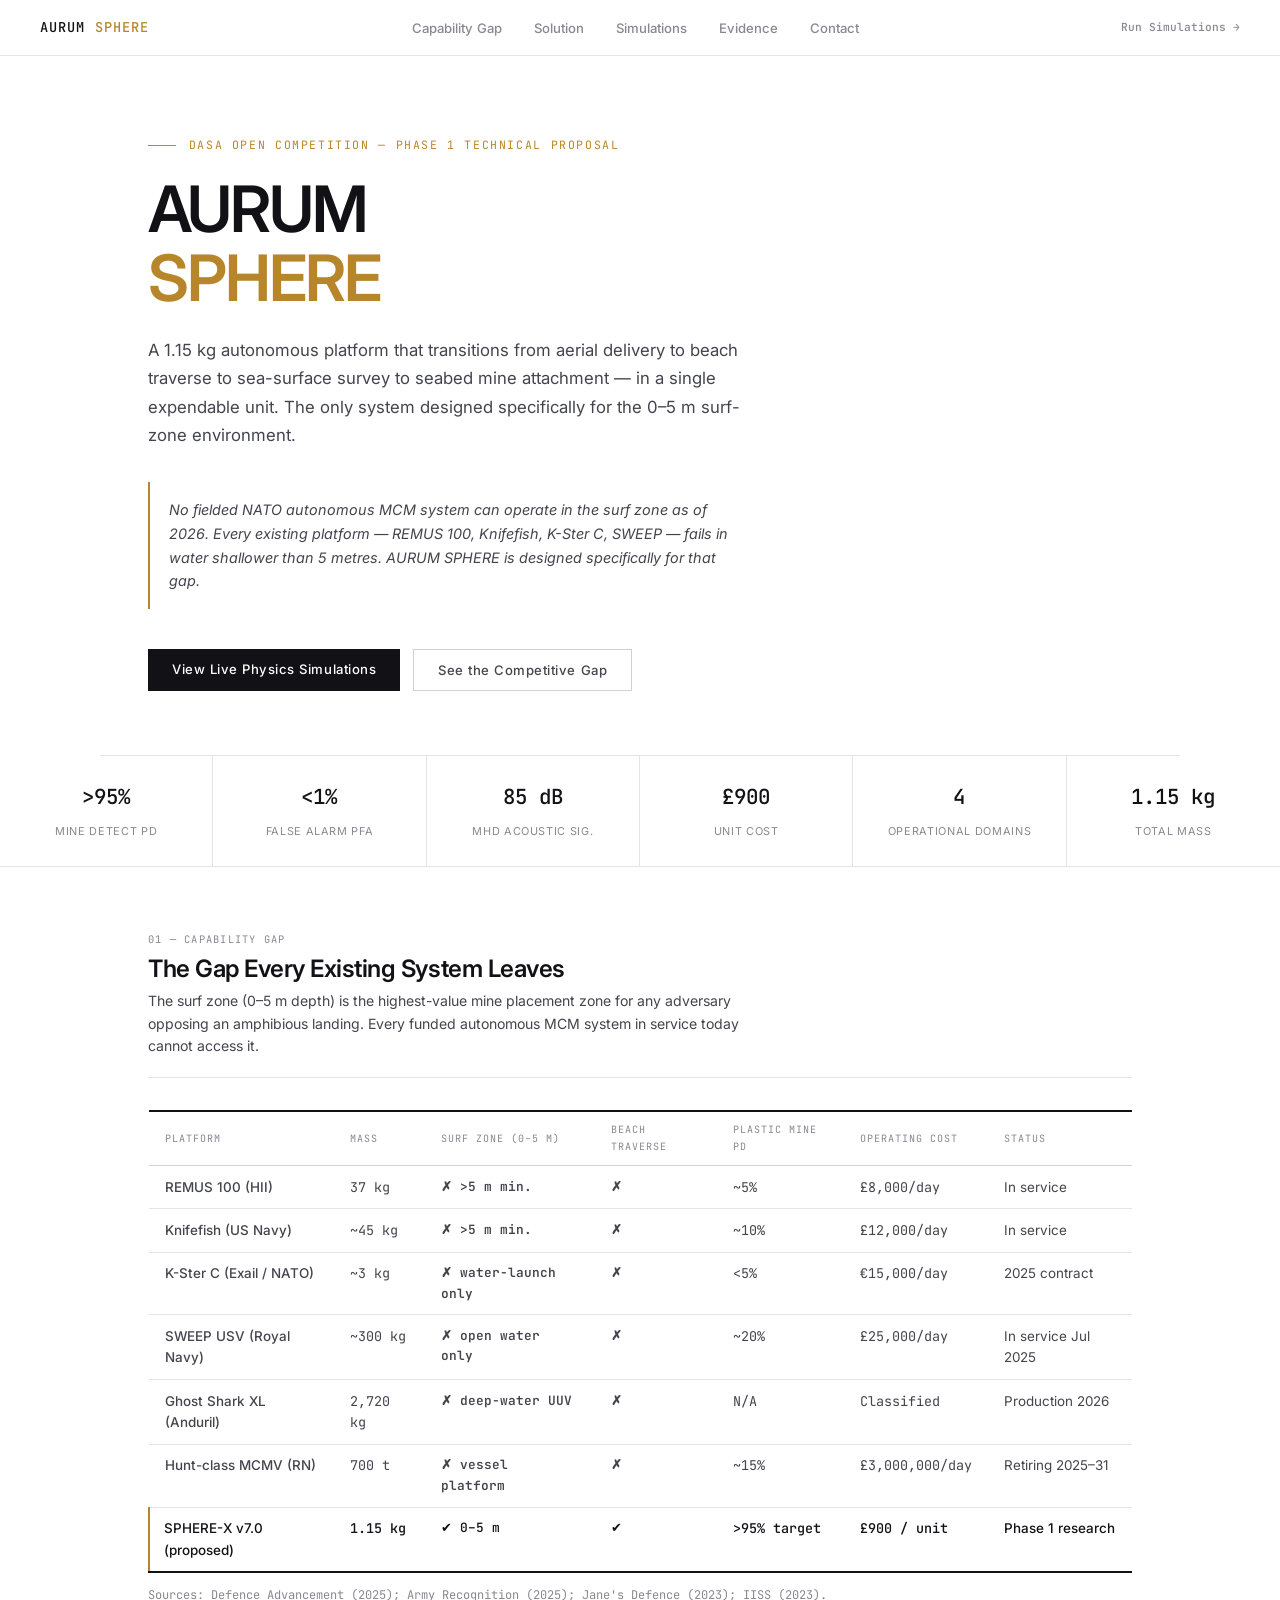
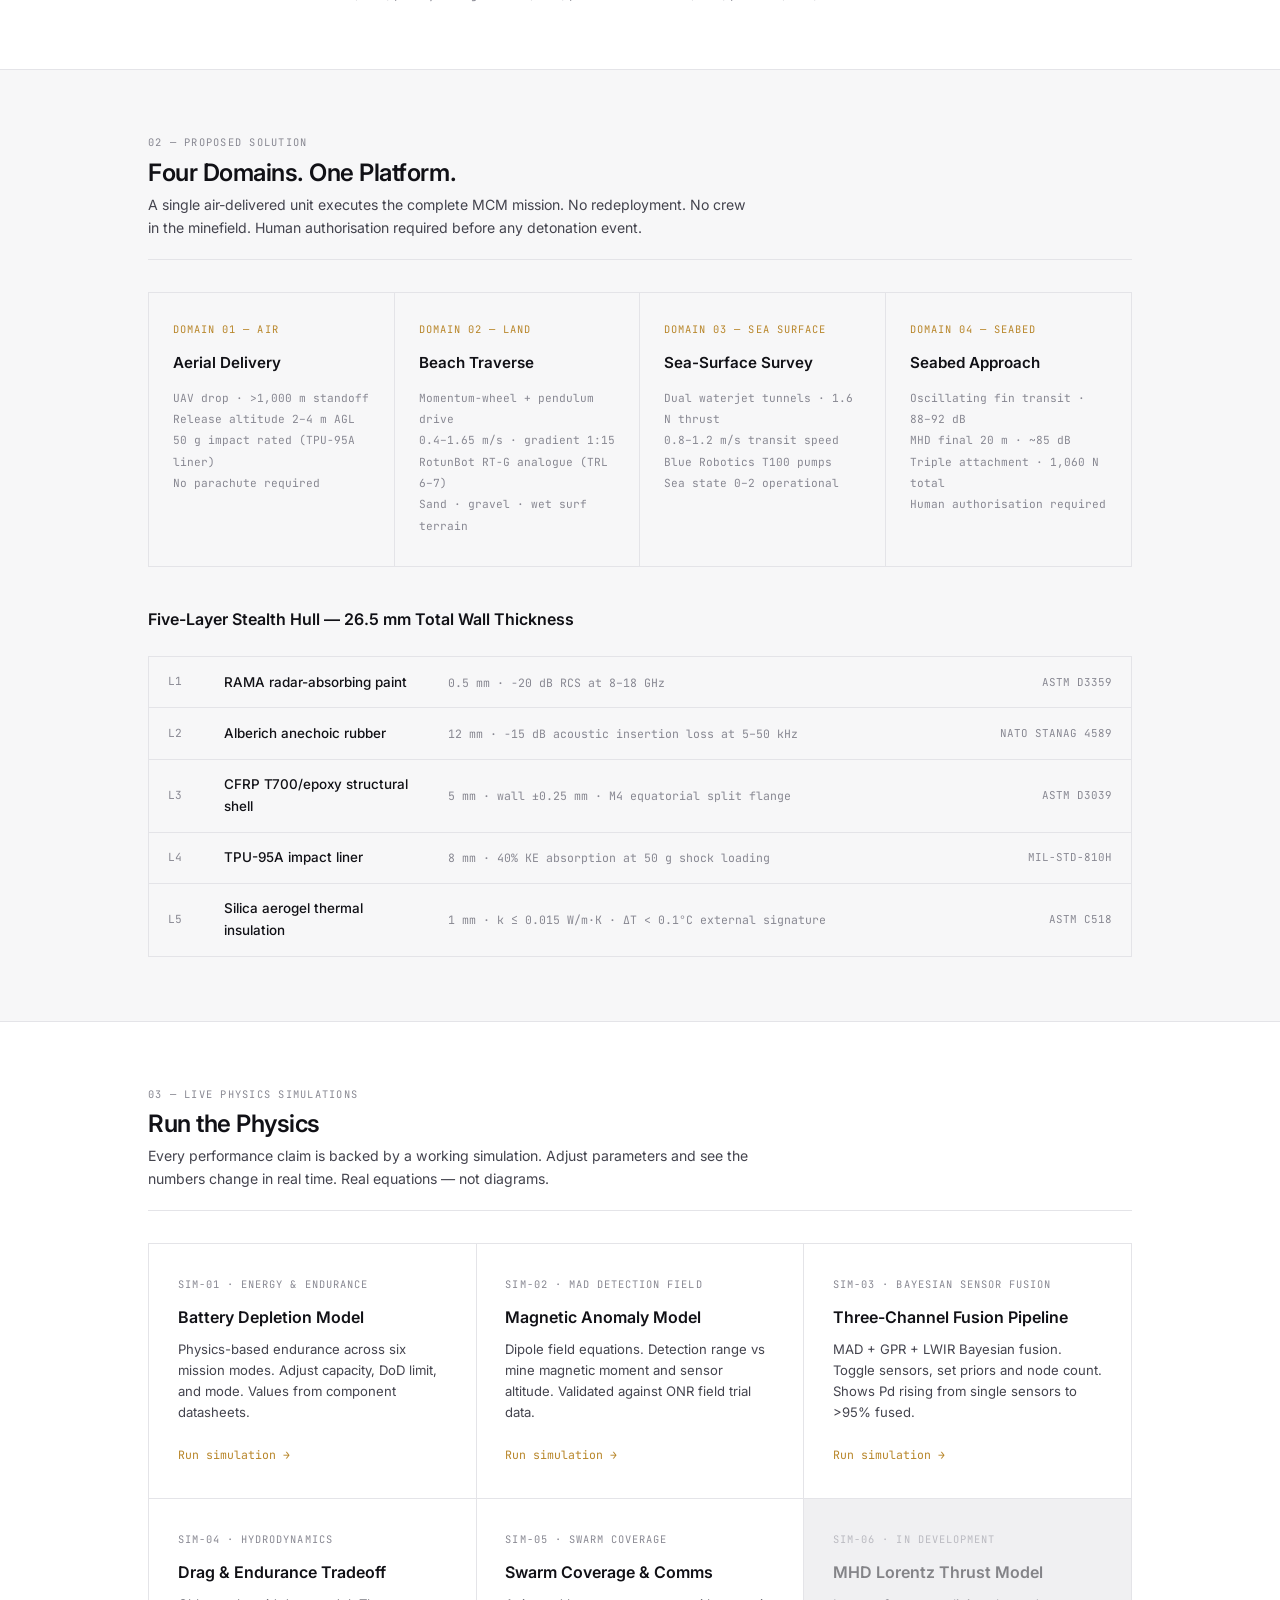
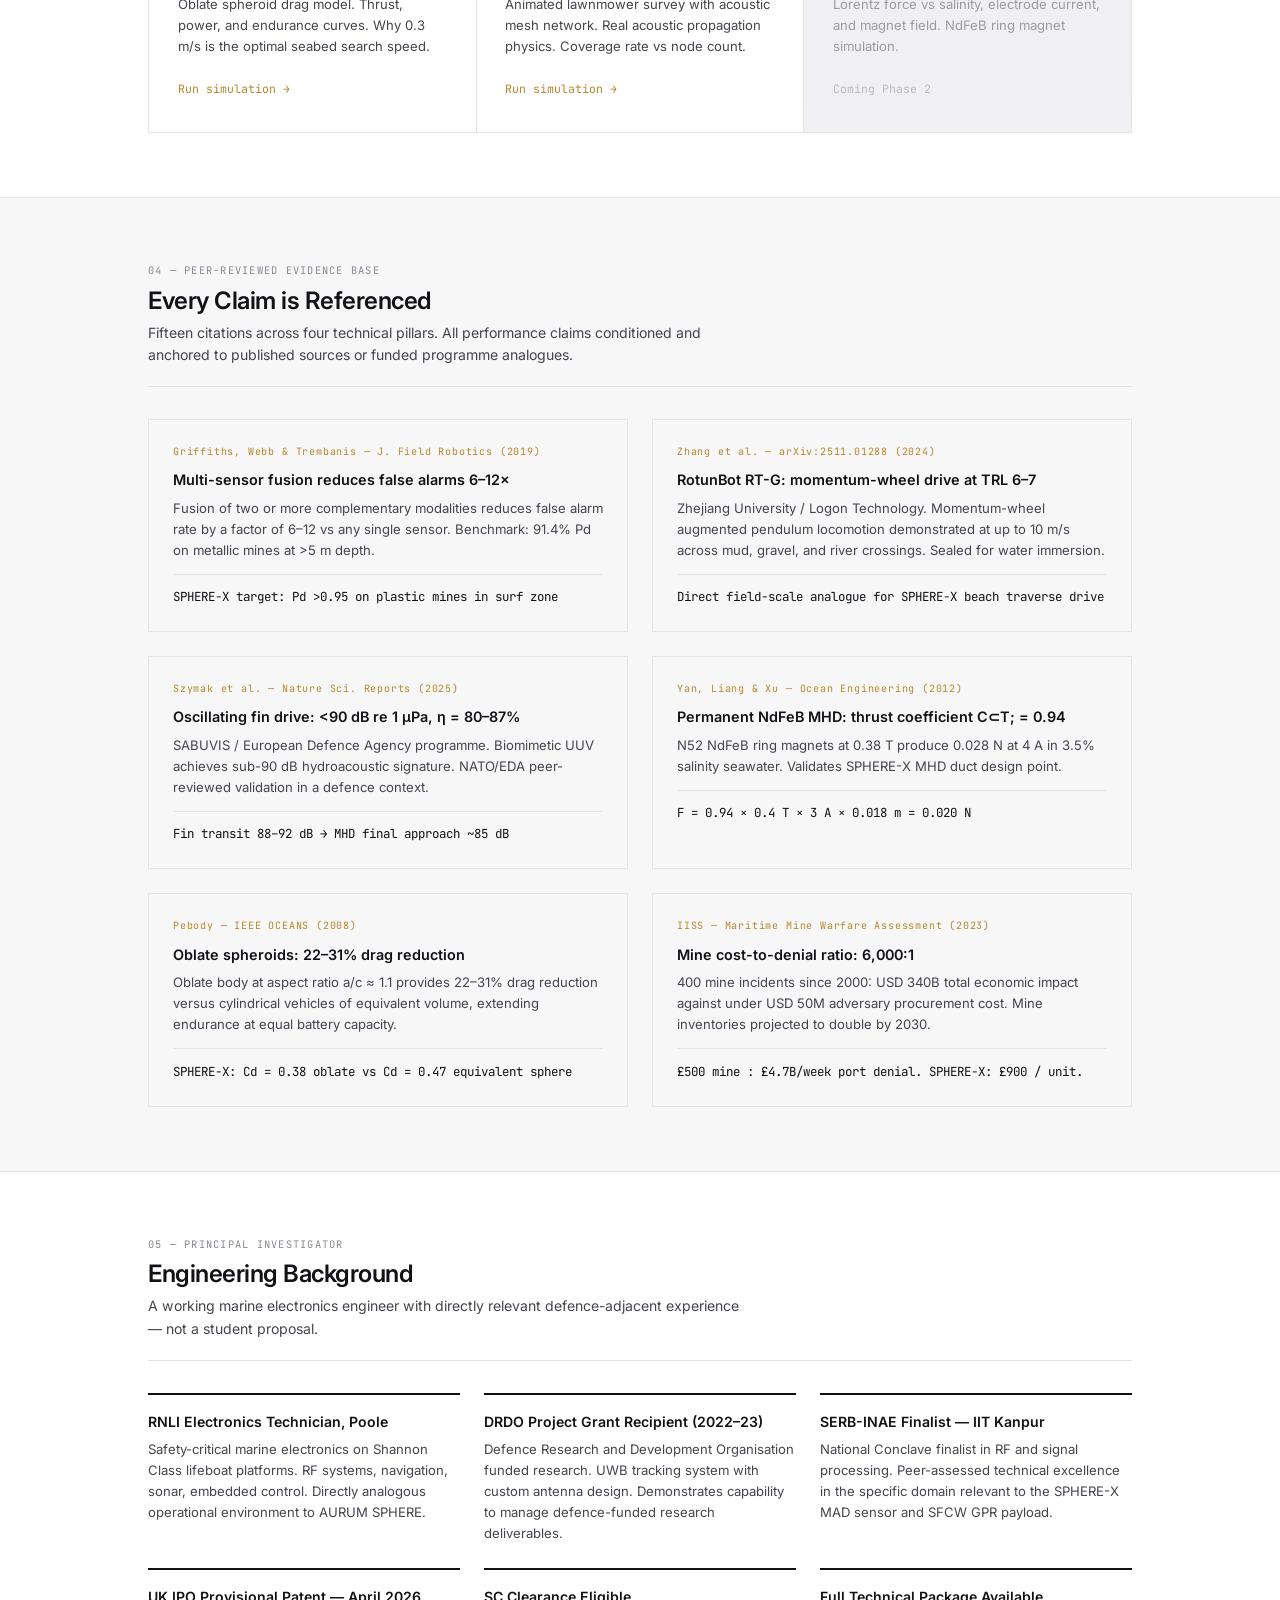
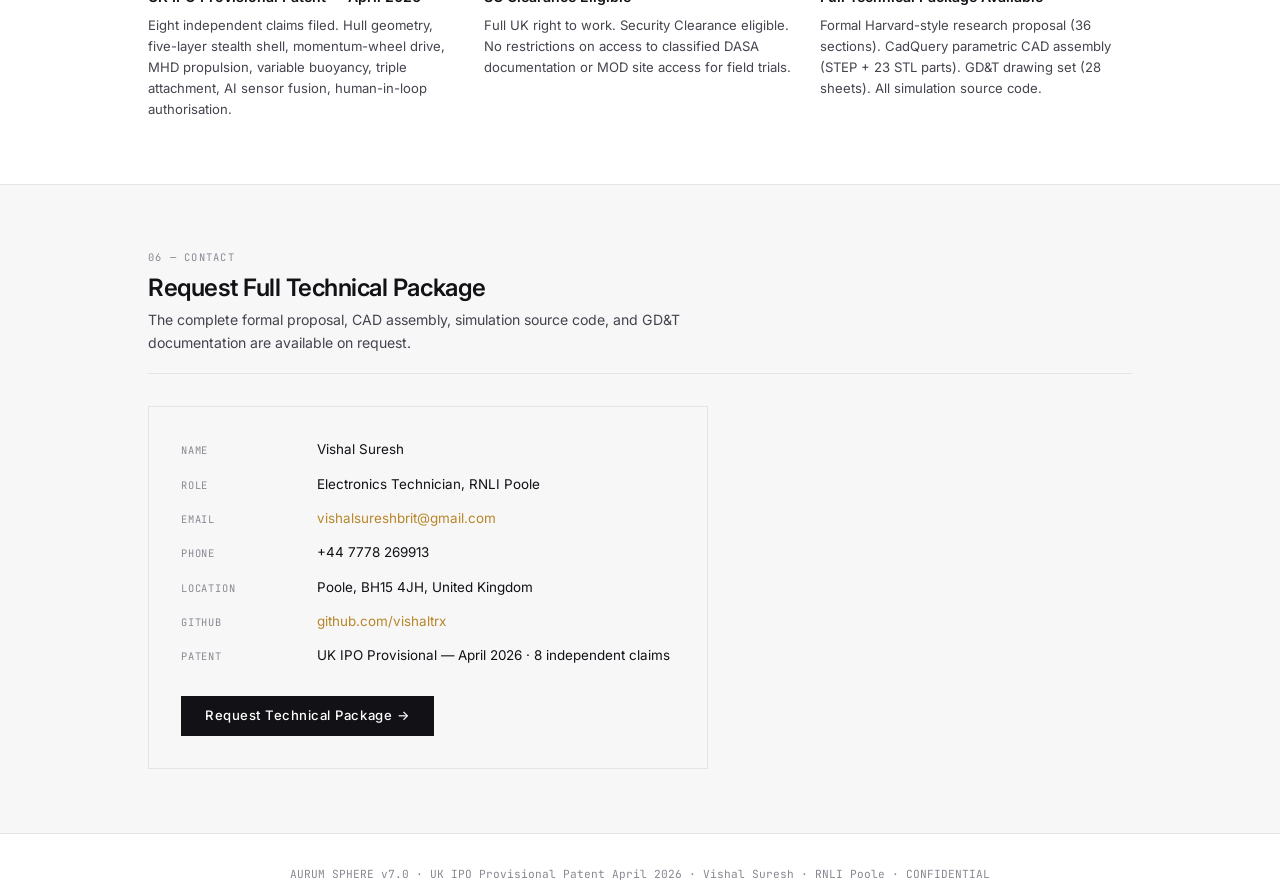
==== index.html @ c59e0df4 "Upload index.html and style.css for GitHub Pages" ====
<!DOCTYPE html>
<html lang="en">
<head>
<meta charset="UTF-8">
<meta name="viewport" content="width=device-width, initial-scale=1.0">
<title>AURUM SPHERE — Autonomous Mine Countermeasure Platform</title>
<link rel="stylesheet" href="style.css">
<style>
.hero{padding:5rem 3rem 4rem;max-width:1080px;margin:0 auto;border-bottom:1px solid var(--border);}
.hero-eyebrow{font-family:var(--mono);font-size:0.72rem;color:var(--gold);letter-spacing:0.14em;text-transform:uppercase;margin-bottom:1.2rem;display:flex;align-items:center;gap:0.8rem;}
.hero-eyebrow::before{content:'';display:block;width:28px;height:1px;background:var(--gold);}
.hero h1{font-size:clamp(2.4rem,5vw,4.2rem);font-weight:600;line-height:1.08;letter-spacing:-0.03em;margin-bottom:1.5rem;}
.hero h1 span{color:var(--gold);}
.hero-statement{font-size:1.05rem;color:var(--mid);max-width:620px;line-height:1.7;margin-bottom:2rem;}
.hero-quote{font-size:0.9rem;color:var(--mid);max-width:600px;margin-bottom:2.5rem;padding:1rem 1.2rem;border-left:2px solid var(--gold);font-style:italic;line-height:1.65;}
.hero-actions{display:flex;gap:0.8rem;flex-wrap:wrap;}
.btn{font-size:0.82rem;font-weight:500;letter-spacing:0.04em;text-decoration:none;padding:0.6rem 1.5rem;display:inline-block;transition:all 0.15s;}
.btn-solid{background:var(--text);color:#fff;}
.btn-solid:hover{background:var(--gold);}
.btn-ghost{border:1px solid var(--border2);color:var(--mid);}
.btn-ghost:hover{border-color:var(--gold);color:var(--gold);}
.kpi-strip{display:grid;grid-template-columns:repeat(6,1fr);border-bottom:1px solid var(--border);}
.kpi-strip-cell{padding:1.5rem 1.2rem;text-align:center;border-right:1px solid var(--border);}
.kpi-strip-cell:last-child{border-right:none;}
.kpi-strip-num{font-family:var(--mono);font-size:1.3rem;font-weight:500;color:var(--text);display:block;margin-bottom:0.25rem;}
.kpi-strip-lbl{font-size:0.68rem;color:var(--dim);letter-spacing:0.06em;text-transform:uppercase;}
.section{padding:4rem 3rem;max-width:1080px;margin:0 auto;}
.section-hdr{margin-bottom:2rem;padding-bottom:1.2rem;border-bottom:1px solid var(--border);}
.section-hdr .eyebrow{font-family:var(--mono);font-size:0.65rem;color:var(--dim);letter-spacing:0.12em;text-transform:uppercase;margin-bottom:0.5rem;display:block;}
.section-hdr h2{font-size:1.5rem;font-weight:600;letter-spacing:-0.02em;margin-bottom:0.4rem;}
.section-hdr p{color:var(--mid);font-size:0.88rem;max-width:600px;}
.comp-table{width:100%;border-collapse:collapse;margin-top:1.5rem;font-size:0.84rem;}
.comp-table th{font-family:var(--mono);font-size:0.63rem;color:var(--dim);letter-spacing:0.1em;text-transform:uppercase;text-align:left;padding:0.65rem 1rem;font-weight:400;border-top:2px solid var(--text);border-bottom:1px solid var(--border2);}
.comp-table td{padding:0.65rem 1rem;border-bottom:1px solid var(--border);color:var(--mid);}
.comp-table tr:hover td{background:var(--surface);}
.comp-table .us td{color:var(--text);font-weight:500;border-bottom:2px solid var(--text);}
.comp-table .us td:first-child{border-left:2px solid var(--gold);padding-left:calc(1rem - 2px);}
.tick{color:var(--green);font-family:var(--mono);font-size:0.8rem;}
.cross{color:var(--red);font-family:var(--mono);font-size:0.8rem;}
.domain-grid{display:grid;grid-template-columns:repeat(4,1fr);gap:0;border:1px solid var(--border);margin-top:1.5rem;}
.domain-card{padding:1.8rem 1.5rem;border-right:1px solid var(--border);}
.domain-card:last-child{border-right:none;}
.domain-num{font-family:var(--mono);font-size:0.65rem;color:var(--gold);letter-spacing:0.1em;margin-bottom:0.8rem;display:block;}
.domain-title{font-size:0.95rem;font-weight:600;margin-bottom:0.8rem;}
.domain-spec{font-family:var(--mono);font-size:0.7rem;color:var(--dim);line-height:1.9;}
.hull-layers{margin-top:1.5rem;border:1px solid var(--border);}
.layer-row{display:grid;grid-template-columns:2rem 200px 1fr 140px;align-items:center;gap:1.5rem;padding:0.9rem 1.2rem;border-bottom:1px solid var(--border);font-size:0.84rem;}
.layer-row:last-child{border-bottom:none;}
.layer-row:hover{background:var(--surface);}
.layer-n{font-family:var(--mono);font-size:0.7rem;color:var(--dim);}
.layer-name{font-weight:500;}
.layer-spec{font-family:var(--mono);font-size:0.72rem;color:var(--dim);line-height:1.7;}
.layer-std{font-family:var(--mono);font-size:0.68rem;color:var(--dim);text-align:right;}
.sim-grid{display:grid;grid-template-columns:repeat(3,1fr);gap:1px;background:var(--border);border:1px solid var(--border);margin-top:1.5rem;}
.sim-card{background:#fff;padding:2rem 1.8rem;text-decoration:none;color:var(--text);transition:background 0.15s;display:block;}
.sim-card:hover{background:var(--surface);}
.sim-card .num{font-family:var(--mono);font-size:0.65rem;color:var(--dim);letter-spacing:0.1em;margin-bottom:0.8rem;display:block;}
.sim-card h3{font-size:1rem;font-weight:600;margin-bottom:0.5rem;}
.sim-card p{font-size:0.82rem;color:var(--mid);line-height:1.6;margin-bottom:1.2rem;}
.sim-card .arrow{font-family:var(--mono);font-size:0.72rem;color:var(--gold);}
.sim-card.inactive{opacity:0.45;cursor:default;pointer-events:none;}
.evidence-grid{display:grid;grid-template-columns:repeat(2,1fr);gap:1.5rem;margin-top:1.5rem;}
.ev-card{border:1px solid var(--border);padding:1.5rem;}
.ev-src{font-family:var(--mono);font-size:0.63rem;color:var(--gold);letter-spacing:0.08em;margin-bottom:0.5rem;display:block;}
.ev-title{font-size:0.9rem;font-weight:600;margin-bottom:0.4rem;}
.ev-body{font-size:0.82rem;color:var(--mid);line-height:1.6;}
.ev-stat{font-family:var(--mono);font-size:0.78rem;color:var(--text);margin-top:0.8rem;padding-top:0.8rem;border-top:1px solid var(--border);display:block;}
.cred-grid{display:grid;grid-template-columns:repeat(3,1fr);gap:1.5rem;margin-top:1.5rem;}
.cred-card{border-top:2px solid var(--text);padding-top:1rem;}
.cred-title{font-size:0.88rem;font-weight:600;margin-bottom:0.4rem;}
.cred-body{font-size:0.82rem;color:var(--mid);line-height:1.6;}
.contact-block{max-width:560px;margin-top:1.5rem;border:1px solid var(--border);padding:2rem;}
.contact-row{display:grid;grid-template-columns:120px 1fr;gap:1rem;margin-bottom:0.8rem;font-size:0.84rem;align-items:baseline;}
.contact-key{font-family:var(--mono);font-size:0.65rem;color:var(--dim);letter-spacing:0.08em;text-transform:uppercase;padding-top:0.15rem;}
.contact-val{color:var(--text);}
.contact-val a{color:var(--gold);text-decoration:none;}
.alt-bg{background:var(--surface);}
@media(max-width:900px){.kpi-strip{grid-template-columns:repeat(3,1fr)}.domain-grid{grid-template-columns:repeat(2,1fr)}.domain-card:nth-child(2){border-right:none}.layer-row{grid-template-columns:2rem 1fr}.layer-std{display:none}}
@media(max-width:640px){.sim-grid{grid-template-columns:1fr}.evidence-grid{grid-template-columns:1fr}.cred-grid{grid-template-columns:1fr}}
</style>
</head>
<body>

<nav class="topbar">
  <a href="#" class="topbar-logo">AURUM <span>SPHERE</span></a>
  <ul class="topbar-nav">
    <li><a href="#gap">Capability Gap</a></li>
    <li><a href="#solution">Solution</a></li>
    <li><a href="#simulations">Simulations</a></li>
    <li><a href="#evidence">Evidence</a></li>
    <li><a href="#contact">Contact</a></li>
  </ul>
  <a href="sims/sim01-energy.html" class="topbar-cta">Run Simulations &rarr;</a>
</nav>

<div class="hero">
  <div class="hero-eyebrow">DASA Open Competition &mdash; Phase 1 Technical Proposal</div>
  <h1>AURUM<br><span>SPHERE</span></h1>
  <p class="hero-statement">A 1.15 kg autonomous platform that transitions from aerial delivery to beach traverse to sea-surface survey to seabed mine attachment &mdash; in a single expendable unit. The only system designed specifically for the 0&ndash;5 m surf-zone environment.</p>
  <blockquote class="hero-quote">No fielded NATO autonomous MCM system can operate in the surf zone as of 2026. Every existing platform &mdash; REMUS 100, Knifefish, K-Ster C, SWEEP &mdash; fails in water shallower than 5 metres. AURUM SPHERE is designed specifically for that gap.</blockquote>
  <div class="hero-actions">
    <a href="#simulations" class="btn btn-solid">View Live Physics Simulations</a>
    <a href="#gap" class="btn btn-ghost">See the Competitive Gap</a>
  </div>
</div>

<div class="kpi-strip">
  <div class="kpi-strip-cell"><span class="kpi-strip-num">&gt;95%</span><span class="kpi-strip-lbl">Mine detect Pd</span></div>
  <div class="kpi-strip-cell"><span class="kpi-strip-num">&lt;1%</span><span class="kpi-strip-lbl">False alarm Pfa</span></div>
  <div class="kpi-strip-cell"><span class="kpi-strip-num">85 dB</span><span class="kpi-strip-lbl">MHD acoustic sig.</span></div>
  <div class="kpi-strip-cell"><span class="kpi-strip-num">&pound;900</span><span class="kpi-strip-lbl">Unit cost</span></div>
  <div class="kpi-strip-cell"><span class="kpi-strip-num">4</span><span class="kpi-strip-lbl">Operational domains</span></div>
  <div class="kpi-strip-cell"><span class="kpi-strip-num">1.15 kg</span><span class="kpi-strip-lbl">Total mass</span></div>
</div>

<div id="gap" class="section">
  <div class="section-hdr">
    <span class="eyebrow">01 &mdash; Capability Gap</span>
    <h2>The Gap Every Existing System Leaves</h2>
    <p>The surf zone (0&ndash;5 m depth) is the highest-value mine placement zone for any adversary opposing an amphibious landing. Every funded autonomous MCM system in service today cannot access it.</p>
  </div>
  <table class="comp-table">
    <thead><tr><th>Platform</th><th>Mass</th><th>Surf zone (0&ndash;5 m)</th><th>Beach traverse</th><th>Plastic mine Pd</th><th>Operating cost</th><th>Status</th></tr></thead>
    <tbody>
      <tr><td>REMUS 100 (HII)</td><td class="mono">37 kg</td><td class="cross">&#x2717; &gt;5 m min.</td><td class="cross">&#x2717;</td><td class="mono">~5%</td><td class="mono">&pound;8,000/day</td><td>In service</td></tr>
      <tr><td>Knifefish (US Navy)</td><td class="mono">~45 kg</td><td class="cross">&#x2717; &gt;5 m min.</td><td class="cross">&#x2717;</td><td class="mono">~10%</td><td class="mono">&pound;12,000/day</td><td>In service</td></tr>
      <tr><td>K-Ster C (Exail / NATO)</td><td class="mono">~3 kg</td><td class="cross">&#x2717; water-launch only</td><td class="cross">&#x2717;</td><td class="mono">&lt;5%</td><td class="mono">&euro;15,000/day</td><td>2025 contract</td></tr>
      <tr><td>SWEEP USV (Royal Navy)</td><td class="mono">~300 kg</td><td class="cross">&#x2717; open water only</td><td class="cross">&#x2717;</td><td class="mono">~20%</td><td class="mono">&pound;25,000/day</td><td>In service Jul 2025</td></tr>
      <tr><td>Ghost Shark XL (Anduril)</td><td class="mono">2,720 kg</td><td class="cross">&#x2717; deep-water UUV</td><td class="cross">&#x2717;</td><td class="mono">N/A</td><td class="mono">Classified</td><td>Production 2026</td></tr>
      <tr><td>Hunt-class MCMV (RN)</td><td class="mono">700 t</td><td class="cross">&#x2717; vessel platform</td><td class="cross">&#x2717;</td><td class="mono">~15%</td><td class="mono">&pound;3,000,000/day</td><td>Retiring 2025&ndash;31</td></tr>
      <tr class="us"><td>SPHERE-X v7.0 (proposed)</td><td class="mono">1.15 kg</td><td class="tick">&#x2714; 0&ndash;5 m</td><td class="tick">&#x2714;</td><td class="mono">&gt;95% target</td><td class="mono">&pound;900 / unit</td><td>Phase 1 research</td></tr>
    </tbody>
  </table>
  <p style="margin-top:0.8rem;font-size:0.75rem;color:var(--dim);font-family:var(--mono);">Sources: Defence Advancement (2025); Army Recognition (2025); Jane&apos;s Defence (2023); IISS (2023).</p>
</div>

<div style="background:var(--surface);border-top:1px solid var(--border);border-bottom:1px solid var(--border);">
<div id="solution" class="section">
  <div class="section-hdr">
    <span class="eyebrow">02 &mdash; Proposed Solution</span>
    <h2>Four Domains. One Platform.</h2>
    <p>A single air-delivered unit executes the complete MCM mission. No redeployment. No crew in the minefield. Human authorisation required before any detonation event.</p>
  </div>
  <div class="domain-grid">
    <div class="domain-card"><span class="domain-num">DOMAIN 01 &mdash; AIR</span><div class="domain-title">Aerial Delivery</div><div class="domain-spec">UAV drop &middot; &gt;1,000 m standoff<br>Release altitude 2&ndash;4 m AGL<br>50 g impact rated (TPU-95A liner)<br>No parachute required</div></div>
    <div class="domain-card"><span class="domain-num">DOMAIN 02 &mdash; LAND</span><div class="domain-title">Beach Traverse</div><div class="domain-spec">Momentum-wheel + pendulum drive<br>0.4&ndash;1.65 m/s &middot; gradient 1:15<br>RotunBot RT-G analogue (TRL 6&ndash;7)<br>Sand &middot; gravel &middot; wet surf terrain</div></div>
    <div class="domain-card"><span class="domain-num">DOMAIN 03 &mdash; SEA SURFACE</span><div class="domain-title">Sea-Surface Survey</div><div class="domain-spec">Dual waterjet tunnels &middot; 1.6 N thrust<br>0.8&ndash;1.2 m/s transit speed<br>Blue Robotics T100 pumps<br>Sea state 0&ndash;2 operational</div></div>
    <div class="domain-card"><span class="domain-num">DOMAIN 04 &mdash; SEABED</span><div class="domain-title">Seabed Approach</div><div class="domain-spec">Oscillating fin transit &middot; 88&ndash;92 dB<br>MHD final 20 m &middot; ~85 dB<br>Triple attachment &middot; 1,060 N total<br>Human authorisation required</div></div>
  </div>
  <h3 style="font-size:1rem;font-weight:600;margin-top:2.5rem;margin-bottom:0.8rem;">Five-Layer Stealth Hull &mdash; 26.5 mm Total Wall Thickness</h3>
  <div class="hull-layers">
    <div class="layer-row"><span class="layer-n">L1</span><span class="layer-name">RAMA radar-absorbing paint</span><span class="layer-spec">0.5 mm &middot; &minus;20 dB RCS at 8&ndash;18 GHz</span><span class="layer-std">ASTM D3359</span></div>
    <div class="layer-row"><span class="layer-n">L2</span><span class="layer-name">Alberich anechoic rubber</span><span class="layer-spec">12 mm &middot; &minus;15 dB acoustic insertion loss at 5&ndash;50 kHz</span><span class="layer-std">NATO STANAG 4589</span></div>
    <div class="layer-row"><span class="layer-n">L3</span><span class="layer-name">CFRP T700/epoxy structural shell</span><span class="layer-spec">5 mm &middot; wall &plusmn;0.25 mm &middot; M4 equatorial split flange</span><span class="layer-std">ASTM D3039</span></div>
    <div class="layer-row"><span class="layer-n">L4</span><span class="layer-name">TPU-95A impact liner</span><span class="layer-spec">8 mm &middot; 40% KE absorption at 50 g shock loading</span><span class="layer-std">MIL-STD-810H</span></div>
    <div class="layer-row" style="border-bottom:none;"><span class="layer-n">L5</span><span class="layer-name">Silica aerogel thermal insulation</span><span class="layer-spec">1 mm &middot; k &le; 0.015 W/m&middot;K &middot; &Delta;T &lt; 0.1&deg;C external signature</span><span class="layer-std">ASTM C518</span></div>
  </div>
</div>
</div>

<div id="simulations" class="section">
  <div class="section-hdr">
    <span class="eyebrow">03 &mdash; Live Physics Simulations</span>
    <h2>Run the Physics</h2>
    <p>Every performance claim is backed by a working simulation. Adjust parameters and see the numbers change in real time. Real equations &mdash; not diagrams.</p>
  </div>
  <div class="sim-grid">
    <a href="sims/sim01-energy.html" class="sim-card"><span class="num">SIM-01 &middot; ENERGY &amp; ENDURANCE</span><h3>Battery Depletion Model</h3><p>Physics-based endurance across six mission modes. Adjust capacity, DoD limit, and mode. Values from component datasheets.</p><span class="arrow">Run simulation &rarr;</span></a>
    <a href="sims/sim02-mad.html" class="sim-card"><span class="num">SIM-02 &middot; MAD DETECTION FIELD</span><h3>Magnetic Anomaly Model</h3><p>Dipole field equations. Detection range vs mine magnetic moment and sensor altitude. Validated against ONR field trial data.</p><span class="arrow">Run simulation &rarr;</span></a>
    <a href="sims/sim03-fusion.html" class="sim-card"><span class="num">SIM-03 &middot; BAYESIAN SENSOR FUSION</span><h3>Three-Channel Fusion Pipeline</h3><p>MAD + GPR + LWIR Bayesian fusion. Toggle sensors, set priors and node count. Shows Pd rising from single sensors to &gt;95% fused.</p><span class="arrow">Run simulation &rarr;</span></a>
    <a href="sims/sim04-hydro.html" class="sim-card"><span class="num">SIM-04 &middot; HYDRODYNAMICS</span><h3>Drag &amp; Endurance Tradeoff</h3><p>Oblate spheroid drag model. Thrust, power, and endurance curves. Why 0.3 m/s is the optimal seabed search speed.</p><span class="arrow">Run simulation &rarr;</span></a>
    <a href="sims/sim05-swarm.html" class="sim-card"><span class="num">SIM-05 &middot; SWARM COVERAGE</span><h3>Swarm Coverage &amp; Comms</h3><p>Animated lawnmower survey with acoustic mesh network. Real acoustic propagation physics. Coverage rate vs node count.</p><span class="arrow">Run simulation &rarr;</span></a>
    <div class="sim-card inactive"><span class="num">SIM-06 &middot; IN DEVELOPMENT</span><h3>MHD Lorentz Thrust Model</h3><p>Lorentz force vs salinity, electrode current, and magnet field. NdFeB ring magnet simulation.</p><span class="arrow" style="color:var(--dim);">Coming Phase 2</span></div>
  </div>
</div>

<div style="background:var(--surface);border-top:1px solid var(--border);border-bottom:1px solid var(--border);">
<div id="evidence" class="section">
  <div class="section-hdr">
    <span class="eyebrow">04 &mdash; Peer-Reviewed Evidence Base</span>
    <h2>Every Claim is Referenced</h2>
    <p>Fifteen citations across four technical pillars. All performance claims conditioned and anchored to published sources or funded programme analogues.</p>
  </div>
  <div class="evidence-grid">
    <div class="ev-card"><span class="ev-src">Griffiths, Webb &amp; Trembanis &mdash; J. Field Robotics (2019)</span><div class="ev-title">Multi-sensor fusion reduces false alarms 6&ndash;12&times;</div><p class="ev-body">Fusion of two or more complementary modalities reduces false alarm rate by a factor of 6&ndash;12 vs any single sensor. Benchmark: 91.4% Pd on metallic mines at &gt;5 m depth.</p><span class="ev-stat">SPHERE-X target: Pd &gt;0.95 on plastic mines in surf zone</span></div>
    <div class="ev-card"><span class="ev-src">Zhang et al. &mdash; arXiv:2511.01288 (2024)</span><div class="ev-title">RotunBot RT-G: momentum-wheel drive at TRL 6&ndash;7</div><p class="ev-body">Zhejiang University / Logon Technology. Momentum-wheel augmented pendulum locomotion demonstrated at up to 10 m/s across mud, gravel, and river crossings. Sealed for water immersion.</p><span class="ev-stat">Direct field-scale analogue for SPHERE-X beach traverse drive</span></div>
    <div class="ev-card"><span class="ev-src">Szymak et al. &mdash; Nature Sci. Reports (2025)</span><div class="ev-title">Oscillating fin drive: &lt;90 dB re 1 &micro;Pa, &eta; = 80&ndash;87%</div><p class="ev-body">SABUVIS / European Defence Agency programme. Biomimetic UUV achieves sub-90 dB hydroacoustic signature. NATO/EDA peer-reviewed validation in a defence context.</p><span class="ev-stat">Fin transit 88&ndash;92 dB &rarr; MHD final approach ~85 dB</span></div>
    <div class="ev-card"><span class="ev-src">Yan, Liang &amp; Xu &mdash; Ocean Engineering (2012)</span><div class="ev-title">Permanent NdFeB MHD: thrust coefficient C&sub;T; = 0.94</div><p class="ev-body">N52 NdFeB ring magnets at 0.38 T produce 0.028 N at 4 A in 3.5% salinity seawater. Validates SPHERE-X MHD duct design point.</p><span class="ev-stat">F = 0.94 &times; 0.4 T &times; 3 A &times; 0.018 m = 0.020 N</span></div>
    <div class="ev-card"><span class="ev-src">Pebody &mdash; IEEE OCEANS (2008)</span><div class="ev-title">Oblate spheroids: 22&ndash;31% drag reduction</div><p class="ev-body">Oblate body at aspect ratio a/c &asymp; 1.1 provides 22&ndash;31% drag reduction versus cylindrical vehicles of equivalent volume, extending endurance at equal battery capacity.</p><span class="ev-stat">SPHERE-X: Cd = 0.38 oblate vs Cd = 0.47 equivalent sphere</span></div>
    <div class="ev-card"><span class="ev-src">IISS &mdash; Maritime Mine Warfare Assessment (2023)</span><div class="ev-title">Mine cost-to-denial ratio: 6,000:1</div><p class="ev-body">400 mine incidents since 2000: USD 340B total economic impact against under USD 50M adversary procurement cost. Mine inventories projected to double by 2030.</p><span class="ev-stat">&pound;500 mine : &pound;4.7B/week port denial. SPHERE-X: &pound;900 / unit.</span></div>
  </div>
</div>
</div>

<div class="section">
  <div class="section-hdr">
    <span class="eyebrow">05 &mdash; Principal Investigator</span>
    <h2>Engineering Background</h2>
    <p>A working marine electronics engineer with directly relevant defence-adjacent experience &mdash; not a student proposal.</p>
  </div>
  <div class="cred-grid">
    <div class="cred-card"><div class="cred-title">RNLI Electronics Technician, Poole</div><div class="cred-body">Safety-critical marine electronics on Shannon Class lifeboat platforms. RF systems, navigation, sonar, embedded control. Directly analogous operational environment to AURUM SPHERE.</div></div>
    <div class="cred-card"><div class="cred-title">DRDO Project Grant Recipient (2022&ndash;23)</div><div class="cred-body">Defence Research and Development Organisation funded research. UWB tracking system with custom antenna design. Demonstrates capability to manage defence-funded research deliverables.</div></div>
    <div class="cred-card"><div class="cred-title">SERB-INAE Finalist &mdash; IIT Kanpur</div><div class="cred-body">National Conclave finalist in RF and signal processing. Peer-assessed technical excellence in the specific domain relevant to the SPHERE-X MAD sensor and SFCW GPR payload.</div></div>
    <div class="cred-card"><div class="cred-title">UK IPO Provisional Patent &mdash; April 2026</div><div class="cred-body">Eight independent claims filed. Hull geometry, five-layer stealth shell, momentum-wheel drive, MHD propulsion, variable buoyancy, triple attachment, AI sensor fusion, human-in-loop authorisation.</div></div>
    <div class="cred-card"><div class="cred-title">SC Clearance Eligible</div><div class="cred-body">Full UK right to work. Security Clearance eligible. No restrictions on access to classified DASA documentation or MOD site access for field trials.</div></div>
    <div class="cred-card"><div class="cred-title">Full Technical Package Available</div><div class="cred-body">Formal Harvard-style research proposal (36 sections). CadQuery parametric CAD assembly (STEP + 23 STL parts). GD&T drawing set (28 sheets). All simulation source code.</div></div>
  </div>
</div>

<div id="contact" style="background:var(--surface);border-top:1px solid var(--border);">
<div class="section">
  <div class="section-hdr">
    <span class="eyebrow">06 &mdash; Contact</span>
    <h2>Request Full Technical Package</h2>
    <p>The complete formal proposal, CAD assembly, simulation source code, and GD&T documentation are available on request.</p>
  </div>
  <div class="contact-block">
    <div class="contact-row"><span class="contact-key">Name</span><span class="contact-val">Vishal Suresh</span></div>
    <div class="contact-row"><span class="contact-key">Role</span><span class="contact-val">Electronics Technician, RNLI Poole</span></div>
    <div class="contact-row"><span class="contact-key">Email</span><span class="contact-val"><a href="mailto:vishalsureshbrit@gmail.com">vishalsureshbrit@gmail.com</a></span></div>
    <div class="contact-row"><span class="contact-key">Phone</span><span class="contact-val">+44 7778 269913</span></div>
    <div class="contact-row"><span class="contact-key">Location</span><span class="contact-val">Poole, BH15 4JH, United Kingdom</span></div>
    <div class="contact-row"><span class="contact-key">GitHub</span><span class="contact-val"><a href="https://github.com/vishaltrx" target="_blank">github.com/vishaltrx</a></span></div>
    <div class="contact-row"><span class="contact-key">Patent</span><span class="contact-val">UK IPO Provisional &mdash; April 2026 &middot; 8 independent claims</span></div>
    <div style="margin-top:1.8rem;"><a href="mailto:vishalsureshbrit@gmail.com?subject=AURUM%20SPHERE%20%E2%80%94%20Technical%20Package%20Request" class="btn btn-solid">Request Technical Package &rarr;</a></div>
  </div>
</div>
</div>

<footer>AURUM SPHERE v7.0 &middot; UK IPO Provisional Patent April 2026 &middot; Vishal Suresh &middot; RNLI Poole &middot; CONFIDENTIAL</footer>

</body>
</html>
---- style.css ----
/* AURUM SPHERE — Shared Stylesheet
   White background. One accent. Clean type. No decoration. */

@import url('https://fonts.googleapis.com/css2?family=Inter:wght@300;400;500;600;700&family=JetBrains+Mono:wght@400;500&display=swap');

:root {
  --bg:       #ffffff;
  --surface:  #f7f7f8;
  --border:   #e4e4e8;
  --border2:  #d0d0d6;
  --gold:     #b8862a;
  --gold-lt:  #f5edd9;
  --text:     #111116;
  --mid:      #44444e;
  --dim:      #888892;
  --red:      #c0392b;
  --green:    #1a7a3e;
  --blue:     #1a4a8a;
  --mono:     'JetBrains Mono', monospace;
}

*, *::before, *::after { box-sizing: border-box; margin: 0; padding: 0; }
html { scroll-behavior: smooth; }

body {
  background: var(--bg);
  color: var(--text);
  font-family: 'Inter', sans-serif;
  font-size: 15px;
  line-height: 1.6;
  -webkit-font-smoothing: antialiased;
}

/* ── typography ── */
h1 { font-size: 2rem;   font-weight: 600; line-height: 1.15; letter-spacing: -0.02em; }
h2 { font-size: 1.4rem; font-weight: 600; line-height: 1.2;  letter-spacing: -0.01em; }
h3 { font-size: 1rem;   font-weight: 600; }
p  { color: var(--mid); }

.mono { font-family: var(--mono); }

/* ── nav ── */
nav, .topbar {
  position: sticky; top: 0; z-index: 100;
  display: flex; align-items: center; justify-content: space-between;
  padding: 0 2.5rem; height: 56px;
  background: #fff;
  border-bottom: 1px solid var(--border);
}
.topbar-logo, .nav-logo {
  font-family: var(--mono);
  font-size: 0.85rem; font-weight: 500;
  color: var(--text); text-decoration: none;
  letter-spacing: 0.08em;
}
.topbar-logo span { color: var(--gold); }
.topbar-nav { display: flex; gap: 2rem; list-style: none; }
.topbar-nav a, .nav-links a {
  font-size: 0.82rem; color: var(--dim);
  text-decoration: none; font-weight: 500;
  transition: color 0.15s;
}
.topbar-nav a:hover, .nav-links a:hover { color: var(--text); }
.topbar-cta, .nav-badge {
  font-family: var(--mono);
  font-size: 0.7rem; color: var(--dim);
  text-decoration: none; font-weight: 500;
  transition: color 0.15s;
}
.topbar-cta:hover { color: var(--gold); }
@media(max-width:800px){
  .topbar-nav { display: none; }
}

/* ── layout ── */
.container { max-width: 1080px; margin: 0 auto; padding: 0 2rem; }
section    { padding: 5rem 0; }
section + section { border-top: 1px solid var(--border); }
.wrap { max-width: 1080px; margin: 0 auto; }
.page-hdr { padding: 3rem 2rem 2rem; }
.page-hdr .eyebrow { font-family: var(--mono); font-size: 0.65rem; color: var(--dim); letter-spacing: 0.12em; text-transform: uppercase; margin-bottom: 0.5rem; display: block; }
.page-hdr h1 { font-size: 2rem; font-weight: 600; margin-bottom: 0.5rem; }

/* ── section labels ── */
.label {
  font-family: var(--mono);
  font-size: 0.65rem; font-weight: 500;
  color: var(--dim); letter-spacing: 0.15em;
  text-transform: uppercase;
  margin-bottom: 0.8rem; display: block;
}

/* ── buttons ── */
.btn {
  display: inline-block; padding: 0.65rem 1.5rem;
  font-size: 0.82rem; font-weight: 600;
  text-decoration: none; letter-spacing: 0.02em;
  transition: all 0.15s; cursor: pointer; border: none; border-radius: 0;
}
.btn-primary, .btn-solid {
  background: var(--text); color: #fff;
}
.btn-primary:hover, .btn-solid:hover { background: var(--gold); }
.btn-outline, .btn-ghost {
  background: transparent; color: var(--text);
  border: 1px solid var(--border2);
}
.btn-outline:hover, .btn-ghost:hover { border-color: var(--gold); color: var(--gold); }

/* ── table ── */
table { width: 100%; border-collapse: collapse; font-size: 0.85rem; }
th {
  font-family: var(--mono);
  font-size: 0.65rem; font-weight: 500;
  color: var(--dim); letter-spacing: 0.1em;
  text-transform: uppercase; text-align: left;
  padding: 0.7rem 1rem;
  border-bottom: 2px solid var(--border);
}
td {
  padding: 0.75rem 1rem;
  border-bottom: 1px solid var(--border);
  color: var(--mid); vertical-align: top;
}
tr:last-child td { border-bottom: none; }
tr:hover td { background: var(--surface); }
td:first-child { color: var(--text); font-weight: 500; }
.row-accent td { background: var(--gold-lt) !important; }
.row-accent td:first-child { border-left: 2px solid var(--gold); }
.tick  { color: var(--green); font-weight: 600; }
.cross { color: var(--red);   font-weight: 600; }

/* ── cards ── */
.card {
  background: var(--surface);
  border: 1px solid var(--border);
  padding: 1.8rem;
}
.card-title { font-weight: 600; margin-bottom: 0.4rem; font-size: 0.92rem; }
.card-body  { color: var(--mid); font-size: 0.85rem; line-height: 1.6; }
.card-stat  {
  font-family: var(--mono);
  font-size: 0.8rem; color: var(--gold);
  margin-top: 0.8rem; display: block;
}

/* ── kpi ── */
.kpi-val {
  font-family: var(--mono);
  font-size: 1.8rem; font-weight: 500;
  color: var(--text); display: block;
  line-height: 1; margin-bottom: 0.3rem;
}
.kpi-lbl { font-size: 0.72rem; color: var(--dim); letter-spacing: 0.06em; }

/* ── sim controls ── */
.ctrl-lbl {
  font-family: var(--mono);
  font-size: 0.65rem; color: var(--dim);
  letter-spacing: 0.12em; text-transform: uppercase;
  display: block; margin-bottom: 0.25rem;
}
.ctrl-val {
  font-family: var(--mono);
  font-size: 0.9rem; color: var(--gold);
  display: block; margin-bottom: 0.5rem;
}
input[type=range] {
  width: 100%; margin-bottom: 1.2rem;
  accent-color: var(--text);
  -webkit-appearance: none; appearance: none;
  height: 2px; background: var(--border2);
  outline: none; cursor: pointer;
}
input[type=range]::-webkit-slider-thumb {
  -webkit-appearance: none;
  width: 14px; height: 14px;
  background: var(--text); border-radius: 50%;
}
input[type=range]::-moz-range-thumb {
  width: 14px; height: 14px;
  background: var(--text); border-radius: 50%; border: none; cursor: pointer;
}
select {
  width: 100%; padding: 0.5rem 0.75rem;
  background: var(--surface); color: var(--text);
  border: 1px solid var(--border2);
  font-family: 'Inter', sans-serif; font-size: 0.85rem;
  margin-bottom: 1.2rem; cursor: pointer;
  -webkit-appearance: none; appearance: none;
}

/* ── stat box ── */
.stat-box {
  padding: 1rem;
  border: 1px solid var(--border);
  margin-bottom: 0.6rem;
}
.stat-num {
  font-family: var(--mono);
  font-size: 1.1rem; font-weight: 500;
  color: var(--text); display: block;
}
.stat-lbl { font-size: 0.7rem; color: var(--dim); letter-spacing: 0.05em; }

/* ── note ── */
.note, .note-block {
  font-family: var(--mono);
  font-size: 0.7rem; color: var(--dim);
  line-height: 1.7; margin-top: 1rem;
  padding-left: 1rem;
  border-left: 2px solid var(--border);
}

/* ── fusion sim ── */
.sim-layout { display: grid; grid-template-columns: 280px 1fr; gap: 2rem; }
.controls { background: var(--surface); border: 1px solid var(--border); padding: 1.5rem; }
.ctrl-group { margin-bottom: 1.2rem; }
.tog { padding: 0.4rem 0.8rem; font-size: 0.75rem; font-weight: 600; cursor: pointer; border: 1px solid var(--border2); background: var(--bg); color: var(--mid); transition: all 0.15s; }
.tog.on { background: var(--text); color: #fff; }
.toggle-row { display: flex; gap: 0.4rem; }
.chart-wrap { background: var(--surface); border: 1px solid var(--border); padding: 1.2rem; }
canvas { display: block; width: 100% !important; }
.pipeline { margin-top: 1.5rem; }
.pipe-step { display: flex; align-items: center; gap: 0.8rem; font-size: 0.78rem; margin-bottom: 1rem; }
.pipe-dot { width: 12px; height: 12px; border-radius: 50%; flex-shrink: 0; }
.pipe-lbl { width: 180px; font-weight: 500; }
.pipe-bar-wrap { flex: 1; height: 20px; background: var(--border); position: relative; }
.pipe-bar-fill { height: 100%; }
.pipe-pct { font-family: var(--mono); font-size: 0.7rem; font-weight: 600; width: 45px; text-align: right; }
.decision { border-left: 4px solid var(--text); background: rgba(0,0,0,0.02); padding: 1.5rem; margin-top: 1.5rem; }
.decision-lbl { font-size: 0.68rem; color: var(--dim); letter-spacing: 0.1em; text-transform: uppercase; margin-bottom: 0.5rem; }
.decision-val { font-size: 1.1rem; font-weight: 600; }

/* ── swarm sim ── */
.sim-back { font-size: 0.85rem; font-weight: 500; color: var(--mid); text-decoration: none; }
.sim-tag { font-family: var(--mono); font-size: 0.7rem; color: var(--gold); }
.cbtn { padding: 0.5rem 1.2rem; font-size: 0.78rem; font-weight: 600; cursor: pointer; border: 1px solid var(--border2); background: var(--bg); color: var(--mid); font-family: 'Inter', sans-serif; transition: all 0.15s; }
.cbtn.primary { background: var(--text); color: #fff; border-color: var(--text); }
.cbtn:hover { background: var(--text); color: #fff; border-color: var(--text); }
.legend-row { display: flex; gap: 1.2rem; margin-top: 1rem; flex-wrap: wrap; }
.leg { display: flex; align-items: center; gap: 0.4rem; font-size: 0.75rem; color: var(--dim); }
.leg-dot { width: 8px; height: 8px; border-radius: 50%; flex-shrink: 0; }

/* ── footer ── */
footer {
  padding: 2rem;
  border-top: 1px solid var(--border);
  font-family: var(--mono);
  font-size: 0.7rem; color: var(--dim);
  text-align: center;
}

@media(max-width:900px){ }
@media(max-width:640px){ .sim-layout { grid-template-columns: 1fr; } }
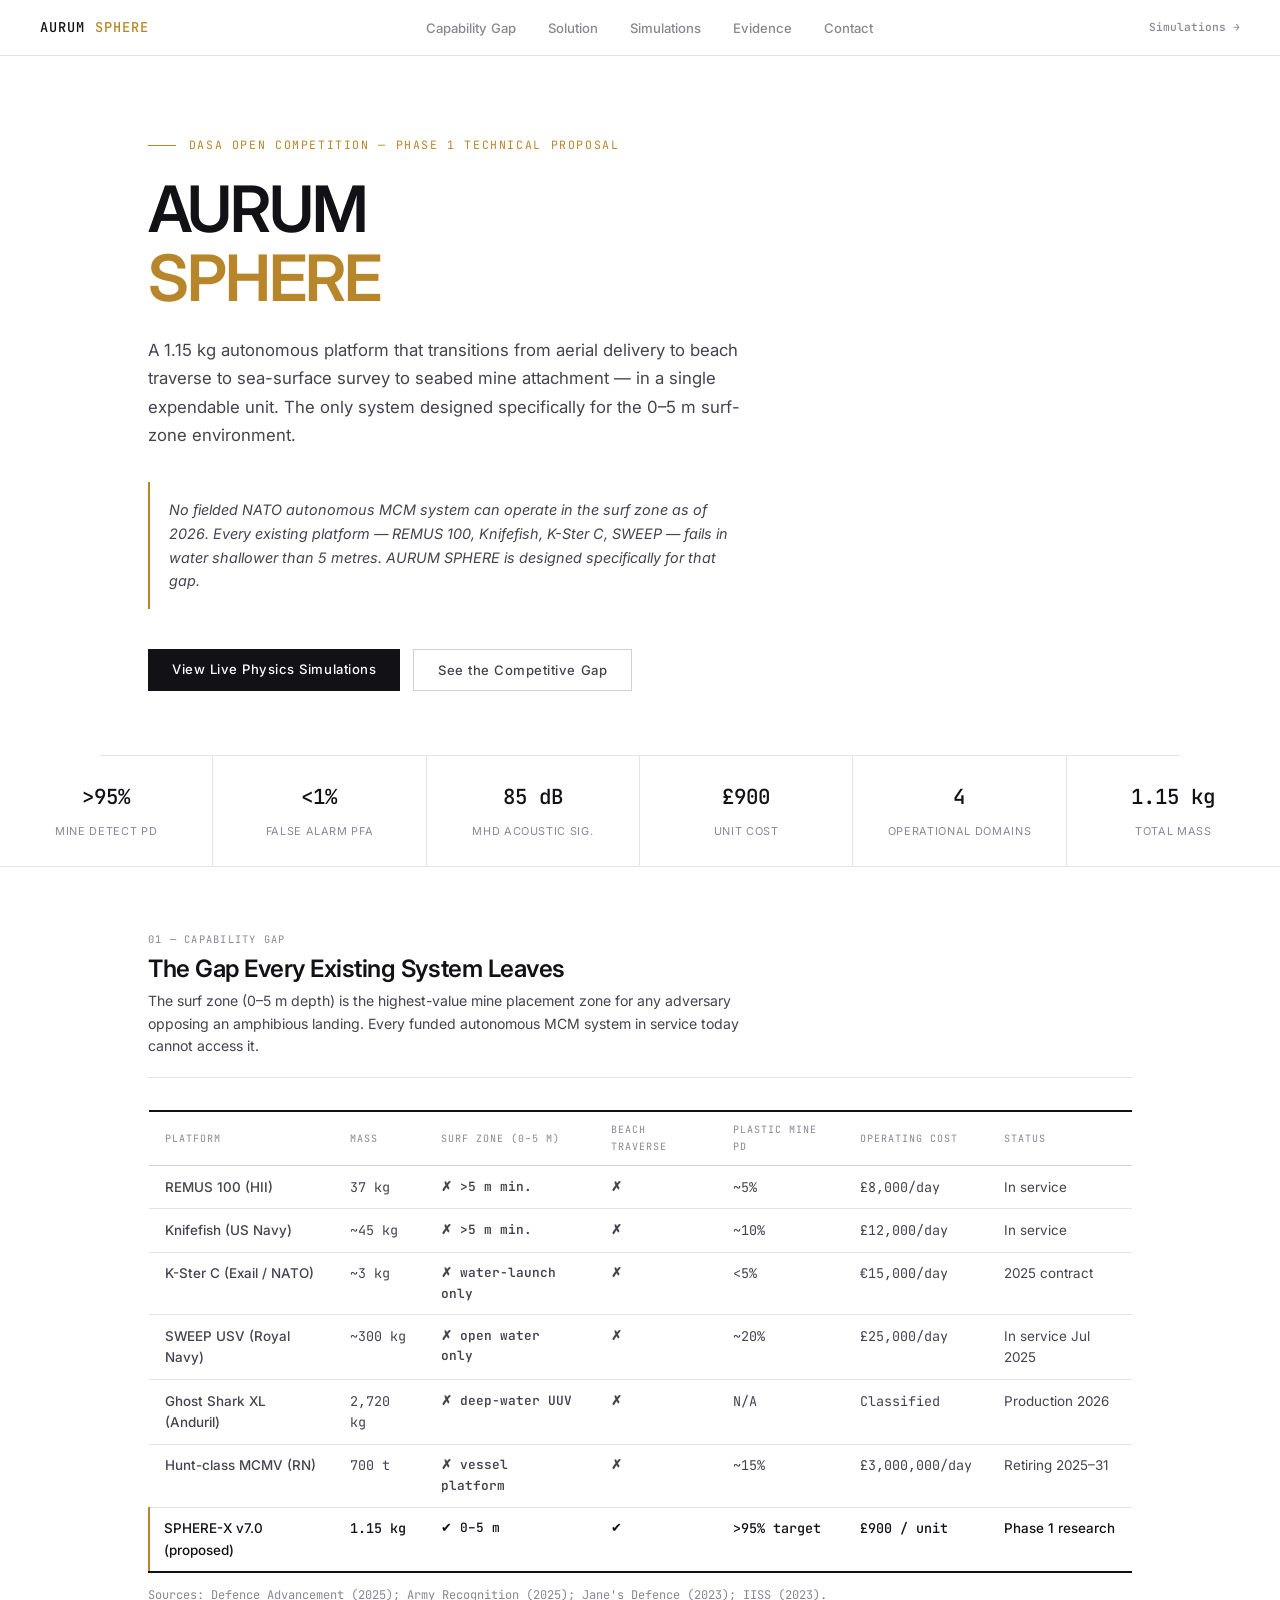
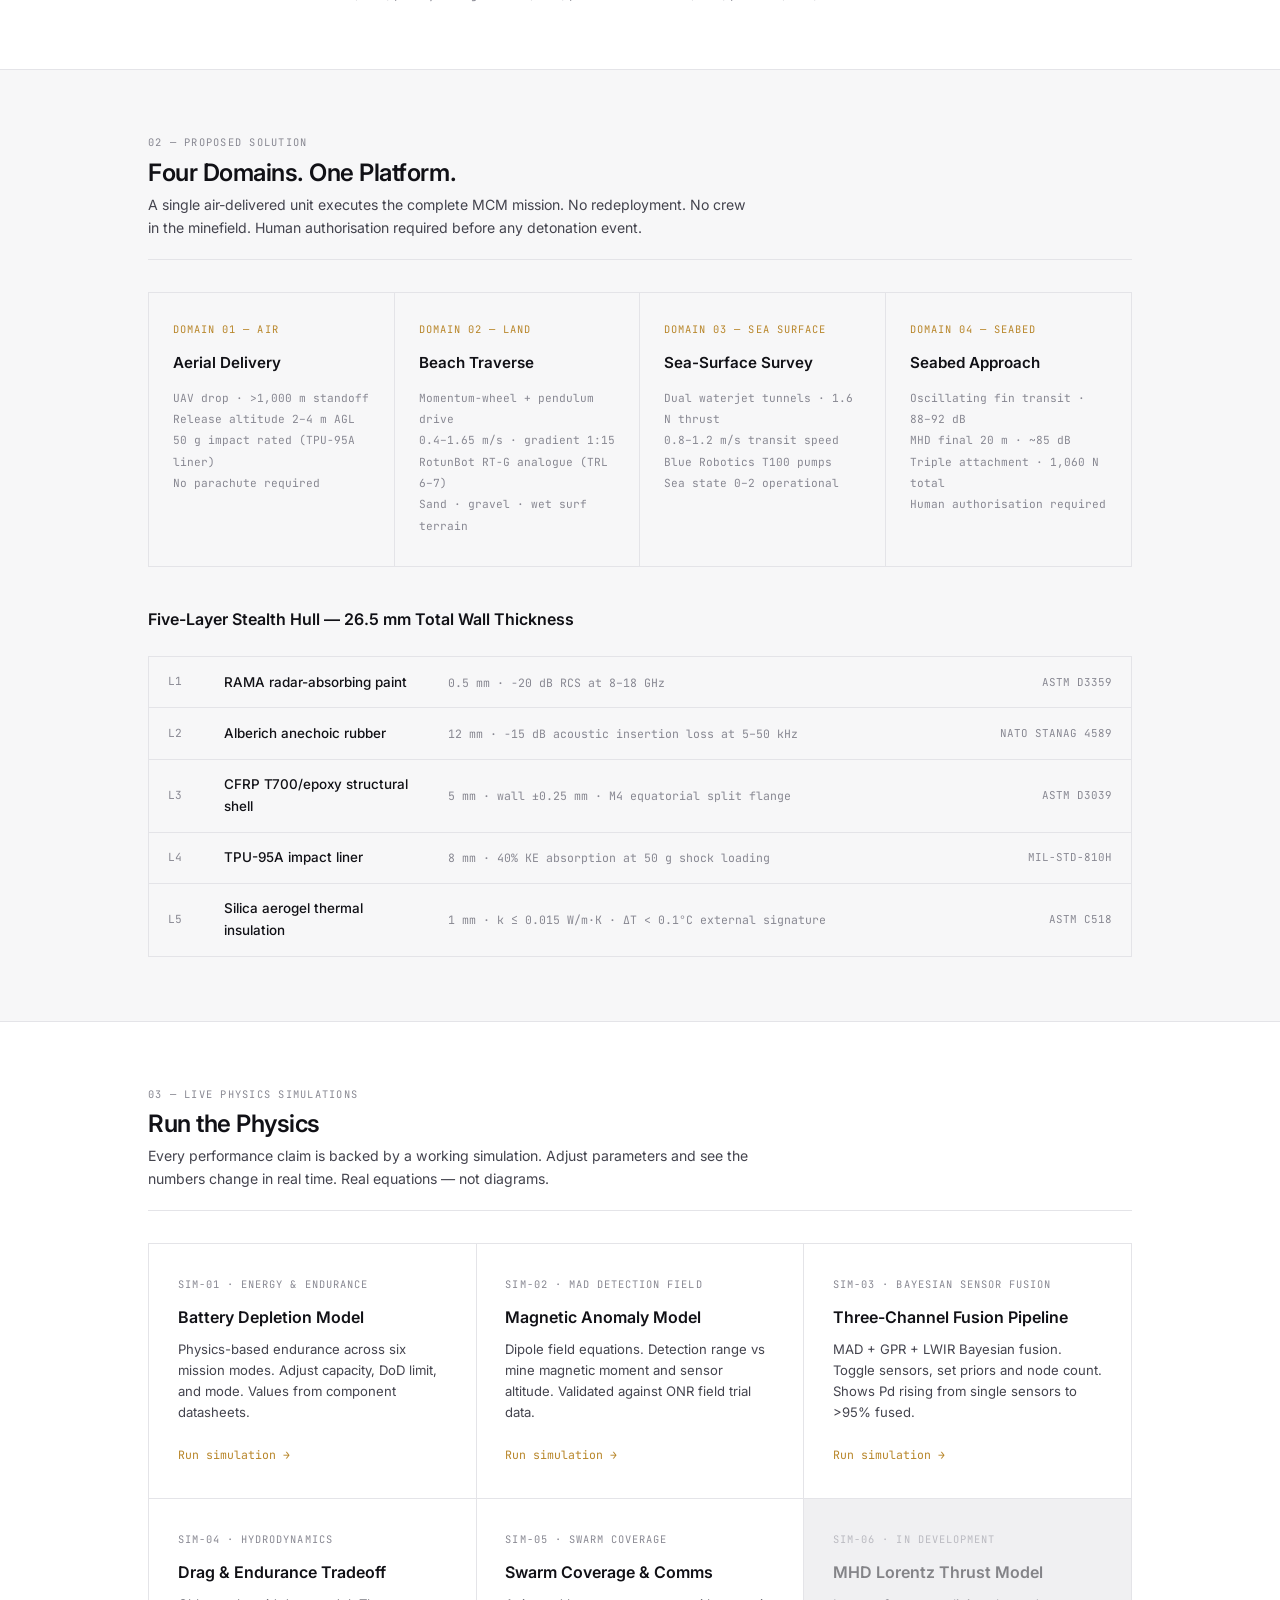
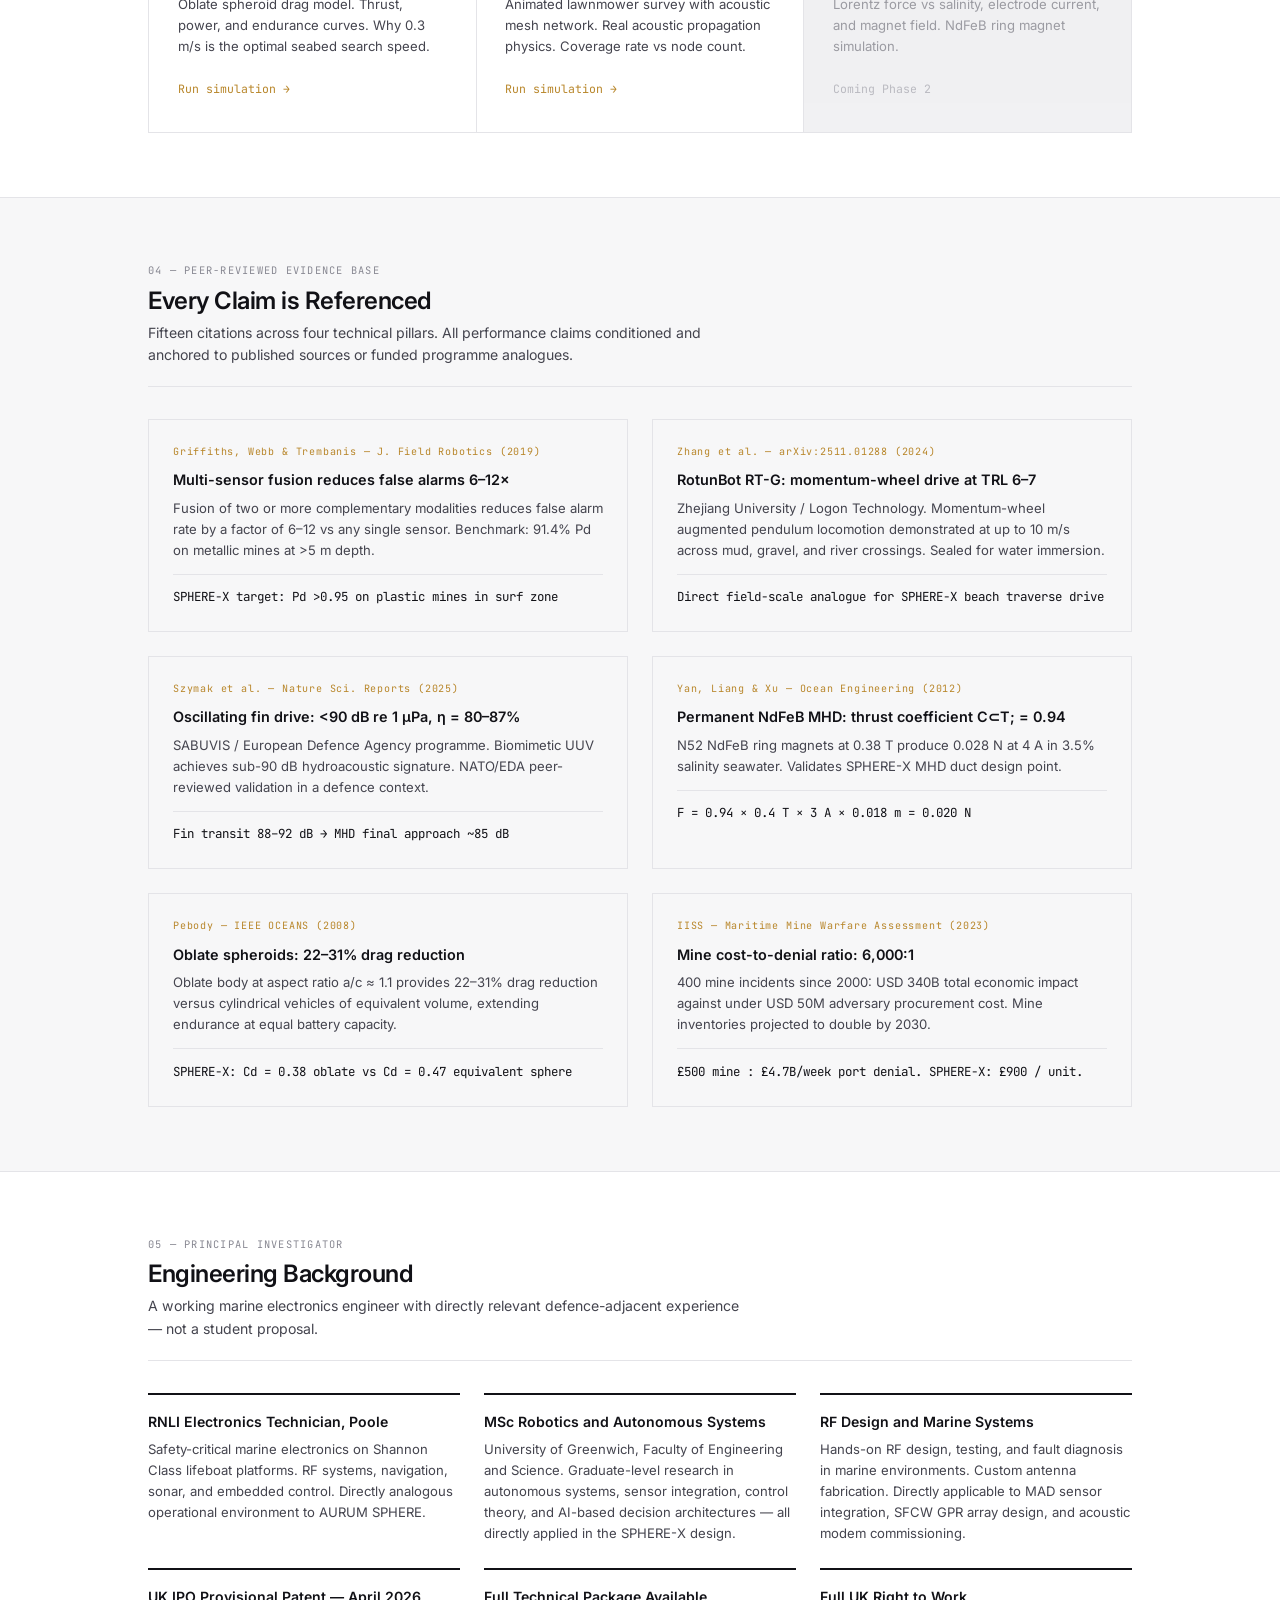
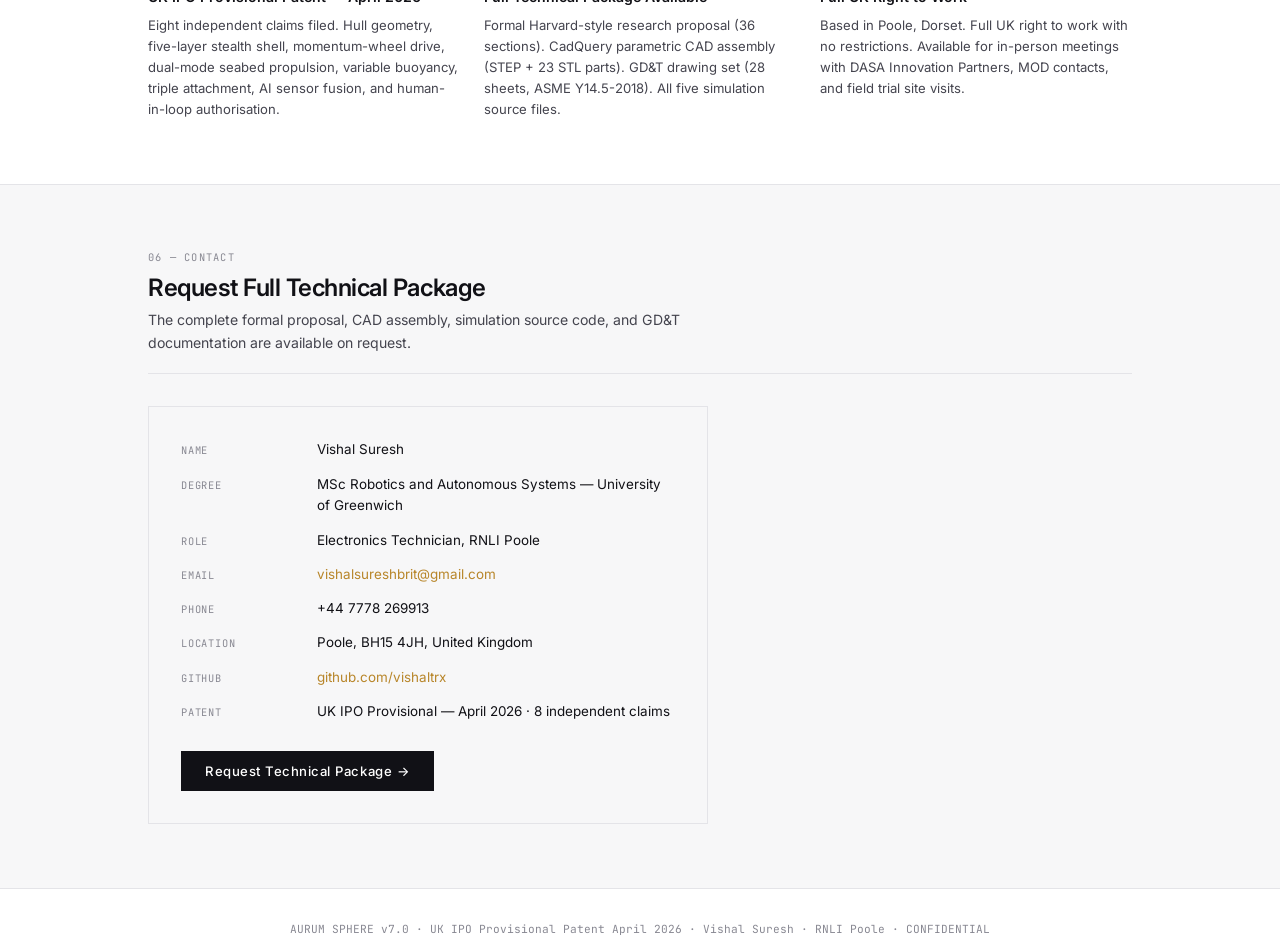
==== commit 2376e107: "Add files via upload" ====
--- a/index.html
+++ b/index.html
@@ -90,7 +90,7 @@
     <li><a href="#evidence">Evidence</a></li>
     <li><a href="#contact">Contact</a></li>
   </ul>
-  <a href="sims/sim01-energy.html" class="topbar-cta">Run Simulations &rarr;</a>
+  <a href="#simulations" class="topbar-cta">Simulations &rarr;</a>
 </nav>
 
 <div class="hero">
@@ -199,12 +199,12 @@
     <p>A working marine electronics engineer with directly relevant defence-adjacent experience &mdash; not a student proposal.</p>
   </div>
   <div class="cred-grid">
-    <div class="cred-card"><div class="cred-title">RNLI Electronics Technician, Poole</div><div class="cred-body">Safety-critical marine electronics on Shannon Class lifeboat platforms. RF systems, navigation, sonar, embedded control. Directly analogous operational environment to AURUM SPHERE.</div></div>
-    <div class="cred-card"><div class="cred-title">DRDO Project Grant Recipient (2022&ndash;23)</div><div class="cred-body">Defence Research and Development Organisation funded research. UWB tracking system with custom antenna design. Demonstrates capability to manage defence-funded research deliverables.</div></div>
-    <div class="cred-card"><div class="cred-title">SERB-INAE Finalist &mdash; IIT Kanpur</div><div class="cred-body">National Conclave finalist in RF and signal processing. Peer-assessed technical excellence in the specific domain relevant to the SPHERE-X MAD sensor and SFCW GPR payload.</div></div>
-    <div class="cred-card"><div class="cred-title">UK IPO Provisional Patent &mdash; April 2026</div><div class="cred-body">Eight independent claims filed. Hull geometry, five-layer stealth shell, momentum-wheel drive, MHD propulsion, variable buoyancy, triple attachment, AI sensor fusion, human-in-loop authorisation.</div></div>
-    <div class="cred-card"><div class="cred-title">SC Clearance Eligible</div><div class="cred-body">Full UK right to work. Security Clearance eligible. No restrictions on access to classified DASA documentation or MOD site access for field trials.</div></div>
-    <div class="cred-card"><div class="cred-title">Full Technical Package Available</div><div class="cred-body">Formal Harvard-style research proposal (36 sections). CadQuery parametric CAD assembly (STEP + 23 STL parts). GD&T drawing set (28 sheets). All simulation source code.</div></div>
+    <div class="cred-card"><div class="cred-title">RNLI Electronics Technician, Poole</div><div class="cred-body">Safety-critical marine electronics on Shannon Class lifeboat platforms. RF systems, navigation, sonar, and embedded control. Directly analogous operational environment to AURUM SPHERE.</div></div>
+    <div class="cred-card"><div class="cred-title">MSc Robotics and Autonomous Systems</div><div class="cred-body">University of Greenwich, Faculty of Engineering and Science. Graduate-level research in autonomous systems, sensor integration, control theory, and AI-based decision architectures — all directly applied in the SPHERE-X design.</div></div>
+    <div class="cred-card"><div class="cred-title">RF Design and Marine Systems</div><div class="cred-body">Hands-on RF design, testing, and fault diagnosis in marine environments. Custom antenna fabrication. Directly applicable to MAD sensor integration, SFCW GPR array design, and acoustic modem commissioning.</div></div>
+    <div class="cred-card"><div class="cred-title">UK IPO Provisional Patent &mdash; April 2026</div><div class="cred-body">Eight independent claims filed. Hull geometry, five-layer stealth shell, momentum-wheel drive, dual-mode seabed propulsion, variable buoyancy, triple attachment, AI sensor fusion, and human-in-loop authorisation.</div></div>
+    <div class="cred-card"><div class="cred-title">Full Technical Package Available</div><div class="cred-body">Formal Harvard-style research proposal (36 sections). CadQuery parametric CAD assembly (STEP + 23 STL parts). GD&T drawing set (28 sheets, ASME Y14.5-2018). All five simulation source files.</div></div>
+    <div class="cred-card"><div class="cred-title">Full UK Right to Work</div><div class="cred-body">Based in Poole, Dorset. Full UK right to work with no restrictions. Available for in-person meetings with DASA Innovation Partners, MOD contacts, and field trial site visits.</div></div>
   </div>
 </div>
 
@@ -217,6 +217,7 @@
   </div>
   <div class="contact-block">
     <div class="contact-row"><span class="contact-key">Name</span><span class="contact-val">Vishal Suresh</span></div>
+    <div class="contact-row"><span class="contact-key">Degree</span><span class="contact-val">MSc Robotics and Autonomous Systems &mdash; University of Greenwich</span></div>
     <div class="contact-row"><span class="contact-key">Role</span><span class="contact-val">Electronics Technician, RNLI Poole</span></div>
     <div class="contact-row"><span class="contact-key">Email</span><span class="contact-val"><a href="mailto:vishalsureshbrit@gmail.com">vishalsureshbrit@gmail.com</a></span></div>
     <div class="contact-row"><span class="contact-key">Phone</span><span class="contact-val">+44 7778 269913</span></div>
